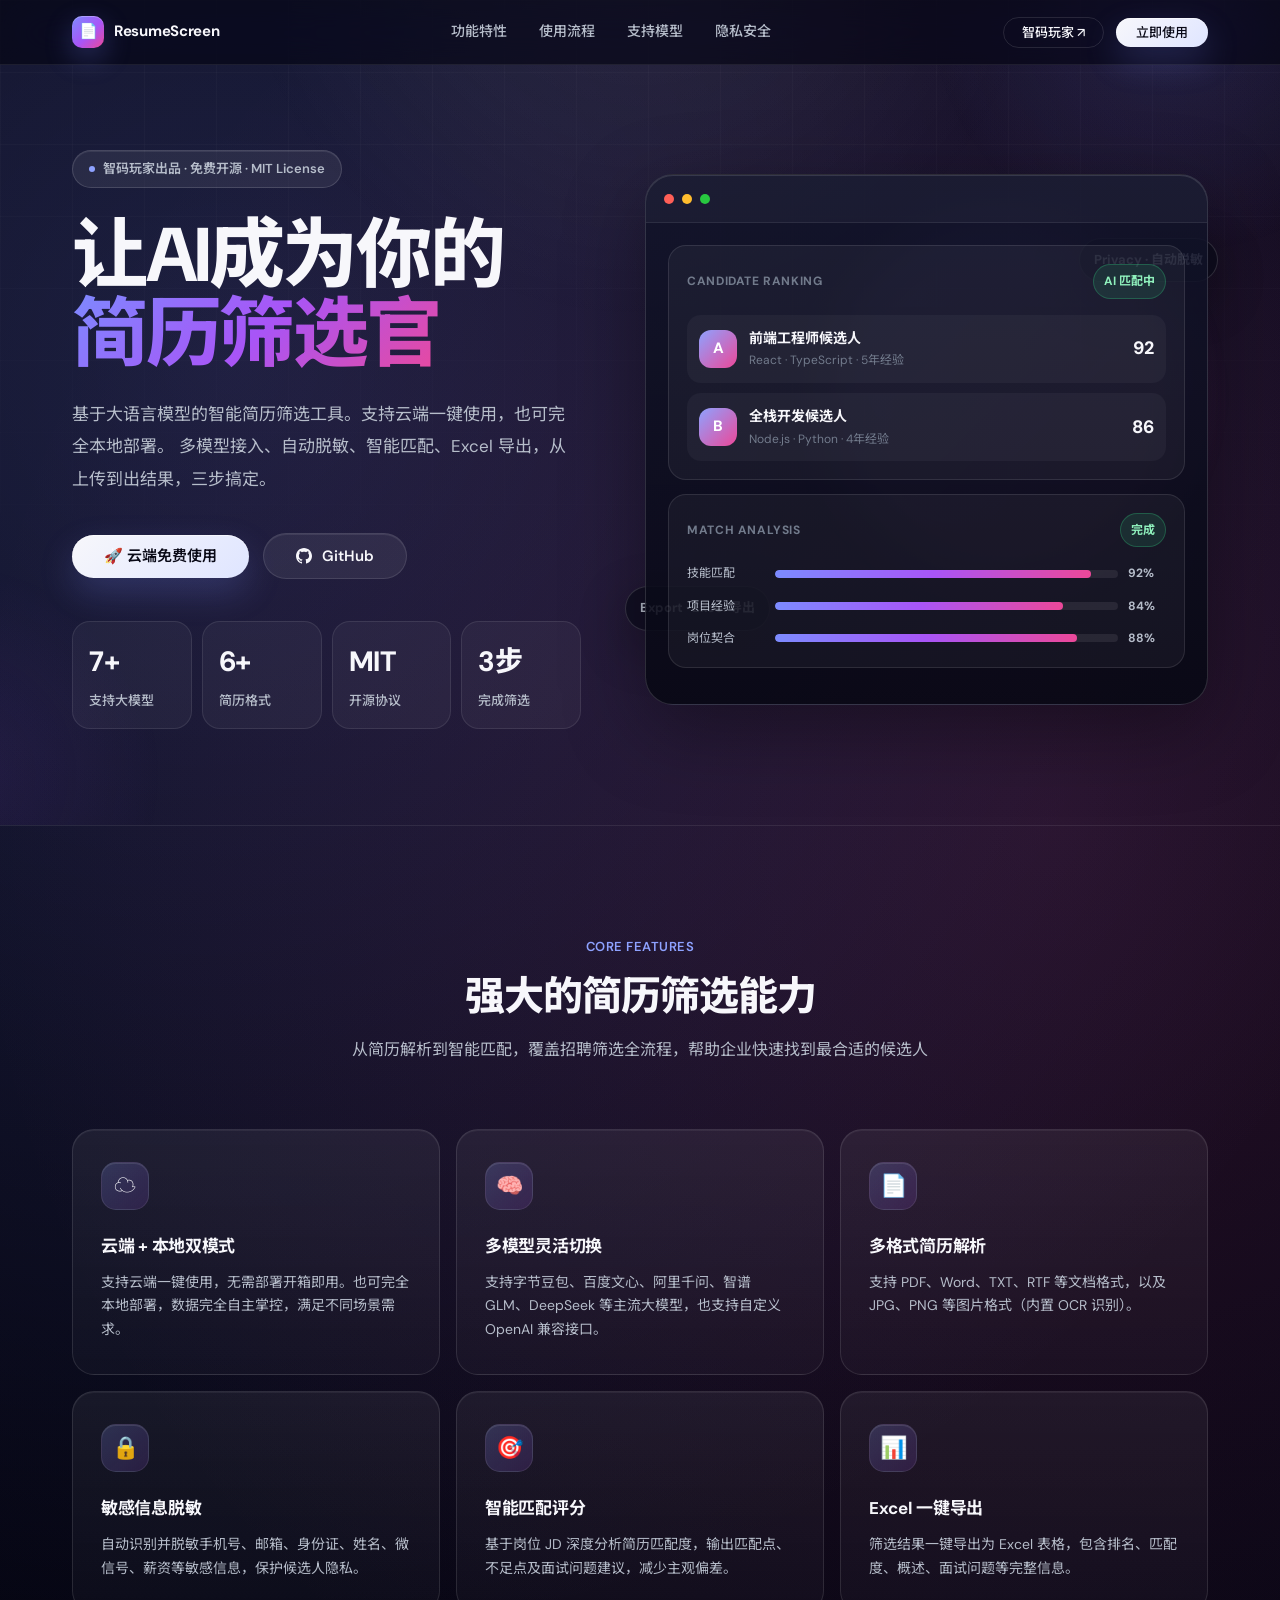
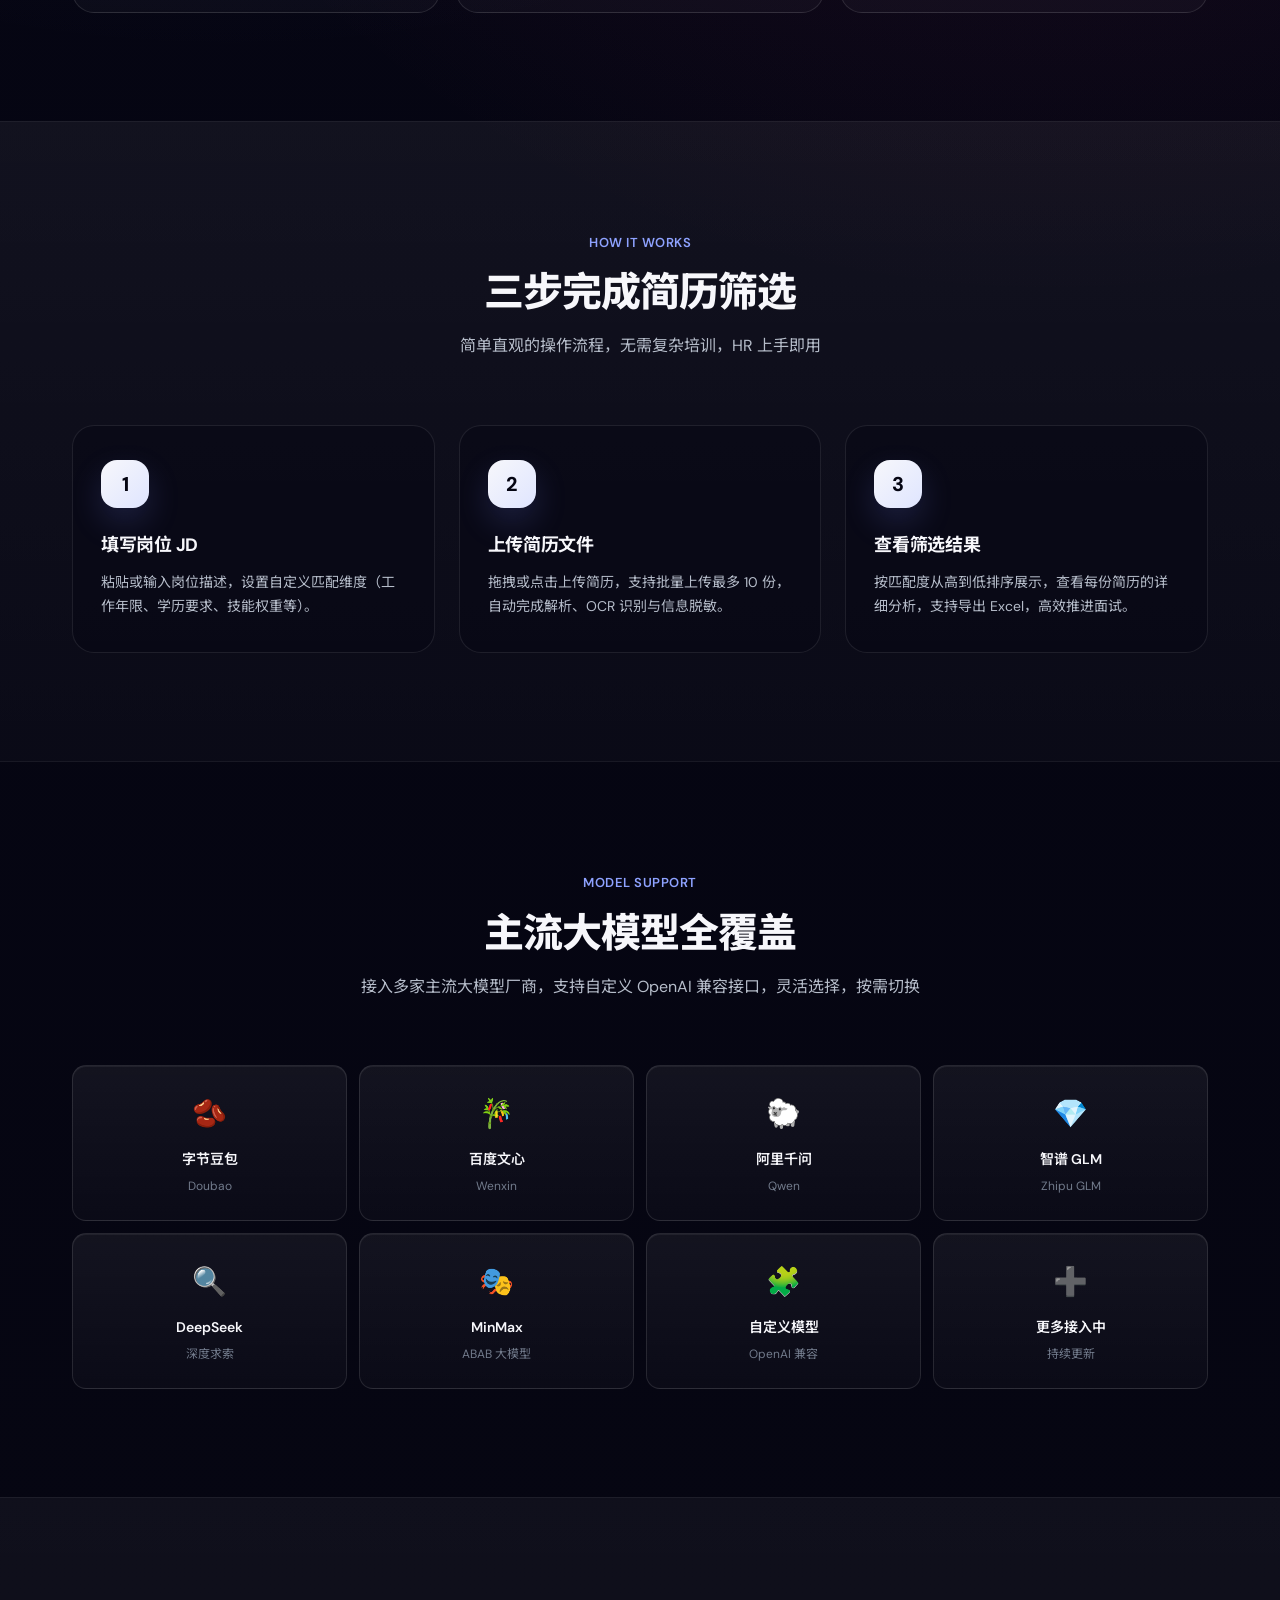
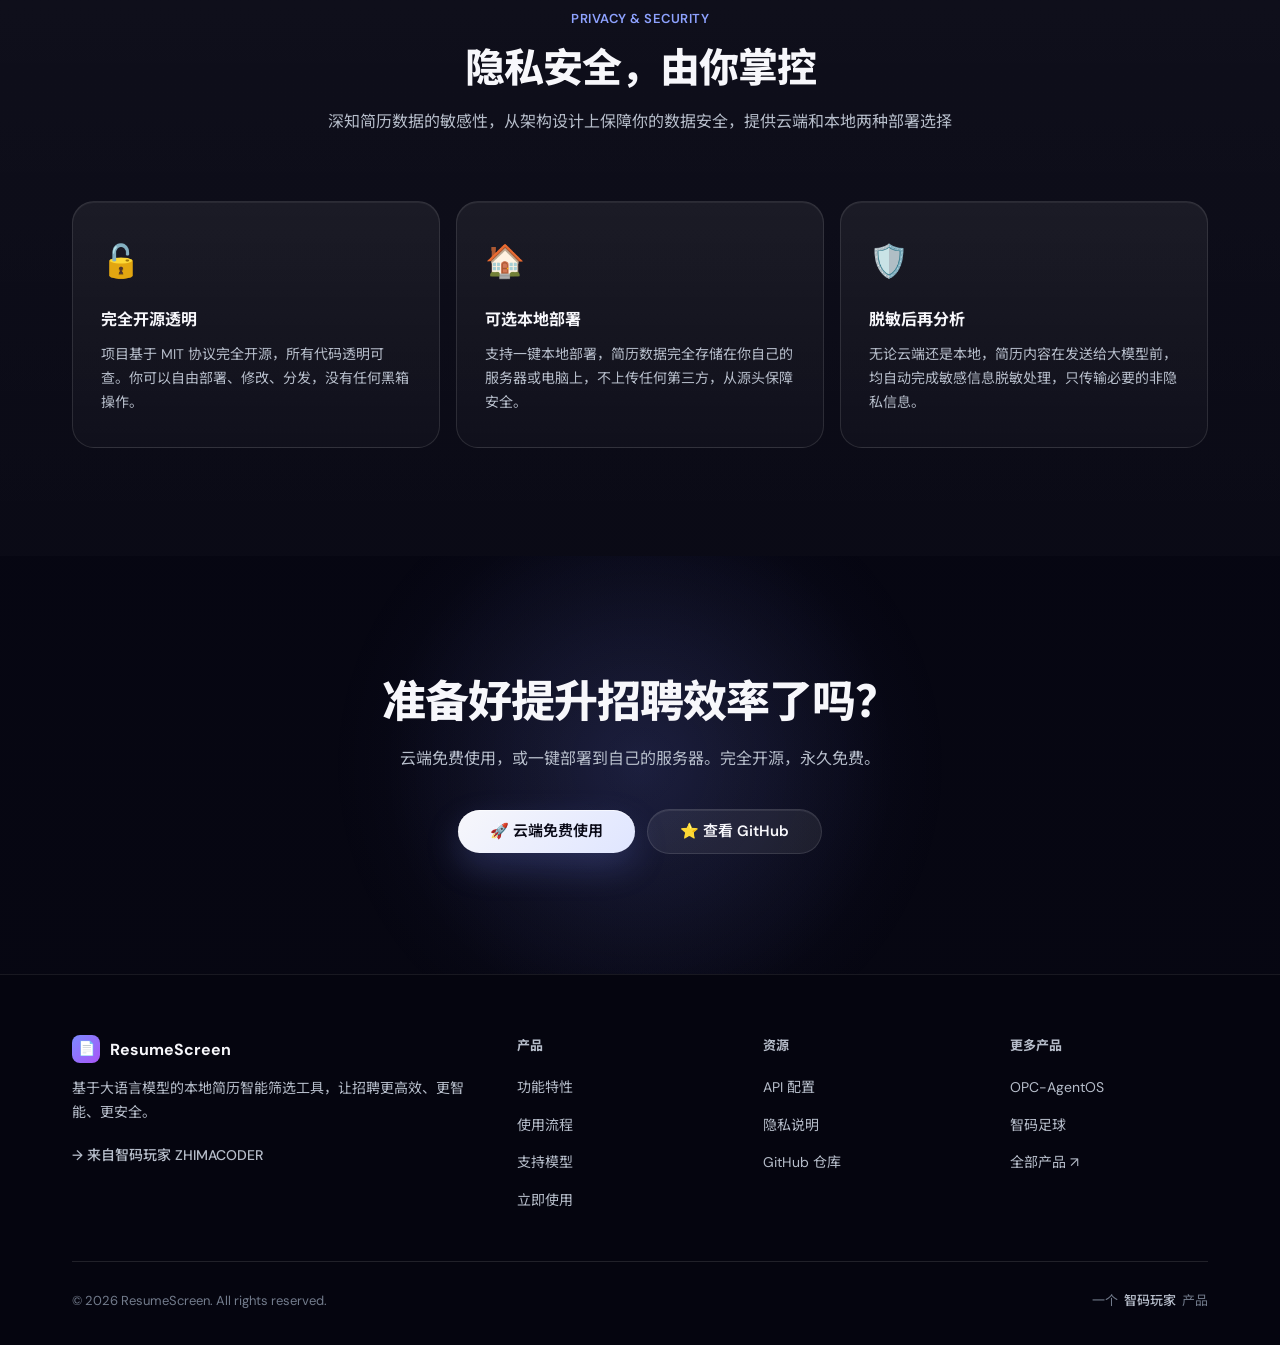
==== website/index.html @ 73838a71 "feat: V1.3 SOP目录重构 + API Key用户化双模式 + 年龄筛选功能 ## 主要变更 1. SOP合规目录结构改造    - backend/ → server/（后端源码）    " ====
<!DOCTYPE html>
<html lang="zh-CN">
<head>
    <meta charset="UTF-8">
    <meta name="viewport" content="width=device-width, initial-scale=1.0">
    <title>ResumeScreen · 智能简历筛选工具</title>
    <link rel="icon" type="image/svg+xml" href="static/favicon.svg">
    <link rel="preconnect" href="https://fonts.googleapis.com">
    <link rel="preconnect" href="https://fonts.gstatic.com" crossorigin>
    <link href="https://fonts.googleapis.com/css2?family=DM+Sans:wght@400;500;600;700;800&family=Noto+Sans+SC:wght@400;500;600;700&display=swap" rel="stylesheet">
    <style>
        :root {
            --bg: #050512;
            --bg-elevated: rgba(255, 255, 255, 0.06);
            --bg-card: rgba(255, 255, 255, 0.045);
            --border: rgba(255, 255, 255, 0.11);
            --border-hover: rgba(255, 255, 255, 0.22);
            --text-primary: #f7f7fb;
            --text-secondary: #b6bdca;
            --text-muted: #727b8c;
            --accent: #8ea2ff;
            --accent-hover: #b4c0ff;
            --accent-soft: rgba(142, 162, 255, 0.16);
            --accent-strong: #a855f7;
            --success: #32d583;
            --warning: #ffbd5a;
            --radius-pill: 999px;
            --radius-md: 14px;
            --radius-lg: 22px;
            --shadow-card: 0 24px 80px rgba(0, 0, 0, 0.35);
            --font-sans: 'DM Sans', 'Noto Sans SC', system-ui, -apple-system, sans-serif;
        }

        * {
            margin: 0;
            padding: 0;
            box-sizing: border-box;
        }

        html {
            scroll-behavior: smooth;
        }

        body {
            font-family: var(--font-sans);
            font-size: 15px;
            line-height: 1.7;
            color: var(--text-primary);
            background:
                radial-gradient(circle at 18% 8%, rgba(124, 139, 255, 0.18), transparent 30%),
                radial-gradient(circle at 82% 18%, rgba(236, 72, 153, 0.14), transparent 28%),
                linear-gradient(180deg, #080817 0%, #050512 42%, #070712 100%);
            -webkit-font-smoothing: antialiased;
            -moz-osx-font-smoothing: grayscale;
            min-height: 100vh;
        }

        body::before {
            content: '';
            position: fixed;
            inset: 0;
            z-index: -1;
            pointer-events: none;
            background-image:
                linear-gradient(rgba(255, 255, 255, 0.035) 1px, transparent 1px),
                linear-gradient(90deg, rgba(255, 255, 255, 0.035) 1px, transparent 1px);
            background-size: 72px 72px;
            mask-image: linear-gradient(to bottom, rgba(0, 0, 0, 0.8), transparent 72%);
        }

        body::after {
            content: '';
            position: fixed;
            inset: 0;
            z-index: -1;
            pointer-events: none;
            background: radial-gradient(circle at 50% -10%, rgba(255,255,255,0.08), transparent 35%);
        }

        a {
            color: inherit;
            text-decoration: none;
        }

        img {
            max-width: 100%;
            display: block;
        }

        .container {
            max-width: 1200px;
            margin: 0 auto;
            padding: 0 32px;
        }

        .navbar {
            position: fixed;
            top: 0;
            left: 0;
            right: 0;
            z-index: 1000;
            background: rgba(5, 5, 18, 0.66);
            backdrop-filter: blur(24px) saturate(140%);
            -webkit-backdrop-filter: blur(24px) saturate(140%);
            border-bottom: 1px solid rgba(255, 255, 255, 0.08);
            transition: all 0.3s ease;
        }

        .navbar-inner {
            max-width: 1200px;
            margin: 0 auto;
            padding: 0 32px;
            height: 64px;
            display: flex;
            align-items: center;
            justify-content: space-between;
        }

        .navbar-brand {
            display: flex;
            align-items: center;
            gap: 10px;
            font-weight: 700;
            font-size: 15px;
            letter-spacing: -0.3px;
        }

        .navbar-brand-icon {
            width: 32px;
            height: 32px;
            background: linear-gradient(135deg, #7c8bff 0%, #a855f7 55%, #ec4899 100%);
            border-radius: 10px;
            display: flex;
            align-items: center;
            justify-content: center;
            font-size: 15px;
            box-shadow: 0 10px 28px rgba(124, 139, 255, 0.28), inset 0 1px 0 rgba(255,255,255,0.28);
        }

        .navbar-links {
            display: flex;
            align-items: center;
            gap: 32px;
            list-style: none;
        }

        .navbar-links a {
            font-size: 14px;
            font-weight: 500;
            color: var(--text-secondary);
            transition: color 0.2s ease;
        }

        .navbar-links a:hover {
            color: var(--text-primary);
        }

        .navbar-cta {
            display: flex;
            align-items: center;
            gap: 12px;
        }

        .btn {
            display: inline-flex;
            align-items: center;
            justify-content: center;
            gap: 8px;
            padding: 10px 22px;
            font-size: 14px;
            font-weight: 500;
            border: none;
            border-radius: var(--radius-pill);
            cursor: pointer;
            transition: all 0.2s ease;
            text-decoration: none;
            white-space: nowrap;
            line-height: 1;
            font-family: inherit;
        }

        .btn-primary {
            background: linear-gradient(135deg, #f7f7fb 0%, #dfe5ff 100%);
            color: #090916;
            box-shadow: 0 14px 34px rgba(124, 139, 255, 0.22), inset 0 1px 0 rgba(255,255,255,0.6);
        }

        .btn-primary:hover {
            background: #fff;
            transform: translateY(-2px);
            box-shadow: 0 18px 42px rgba(124, 139, 255, 0.3), inset 0 1px 0 rgba(255,255,255,0.8);
        }

        .btn-secondary {
            background: rgba(255, 255, 255, 0.07);
            color: var(--text-primary);
            border: 1px solid var(--border);
            box-shadow: inset 0 1px 0 rgba(255,255,255,0.08);
        }

        .btn-secondary:hover {
            background: rgba(255, 255, 255, 0.11);
            border-color: var(--border-hover);
            transform: translateY(-2px);
        }

        .btn-ghost {
            background: transparent;
            color: var(--text-primary);
            border: 1px solid var(--border);
        }

        .btn-ghost:hover {
            background: var(--bg-elevated);
            border-color: var(--border-hover);
        }

        .btn-lg {
            padding: 14px 32px;
            font-size: 15px;
            font-weight: 600;
        }

        .hero {
            padding: 150px 0 96px;
            position: relative;
            overflow: hidden;
        }

        .hero::before {
            content: '';
            position: absolute;
            top: -300px;
            right: -200px;
            width: 600px;
            height: 600px;
            background: radial-gradient(circle, rgba(124, 139, 255, 0.15) 0%, transparent 60%);
            border-radius: 50%;
            pointer-events: none;
        }

        .hero::after {
            content: '';
            position: absolute;
            bottom: -200px;
            left: -300px;
            width: 500px;
            height: 500px;
            background: radial-gradient(circle, rgba(168, 85, 247, 0.1) 0%, transparent 60%);
            border-radius: 50%;
            pointer-events: none;
        }

        .hero-inner {
            position: relative;
            z-index: 1;
            display: grid;
            grid-template-columns: minmax(0, 0.95fr) minmax(380px, 1.05fr);
            align-items: center;
            gap: 64px;
        }

        .hero-copy {
            text-align: left;
        }

        .hero-visual {
            position: relative;
            min-height: 520px;
        }

        .hero-visual::before {
            content: '';
            position: absolute;
            inset: 42px 20px auto auto;
            width: 360px;
            height: 360px;
            border-radius: 50%;
            background: linear-gradient(135deg, rgba(124,139,255,0.24), rgba(236,72,153,0.16));
            filter: blur(24px);
            opacity: 0.9;
        }

        .product-panel {
            position: relative;
            border: 1px solid rgba(255, 255, 255, 0.14);
            border-radius: 28px;
            background: linear-gradient(180deg, rgba(18, 20, 42, 0.88), rgba(8, 8, 20, 0.9));
            box-shadow: var(--shadow-card), inset 0 1px 0 rgba(255, 255, 255, 0.12);
            overflow: hidden;
        }

        .product-topbar {
            height: 48px;
            display: flex;
            align-items: center;
            gap: 8px;
            padding: 0 18px;
            border-bottom: 1px solid rgba(255,255,255,0.08);
            background: rgba(255,255,255,0.035);
        }

        .window-dot {
            width: 10px;
            height: 10px;
            border-radius: 50%;
            background: #ff5f57;
        }

        .window-dot:nth-child(2) { background: #ffbd2e; }
        .window-dot:nth-child(3) { background: #28c840; }

        .product-body {
            padding: 22px;
        }

        .screen-card {
            border: 1px solid rgba(255,255,255,0.1);
            background: rgba(255,255,255,0.045);
            border-radius: 18px;
            padding: 18px;
            margin-bottom: 14px;
        }

        .screen-title-row {
            display: flex;
            align-items: center;
            justify-content: space-between;
            margin-bottom: 16px;
        }

        .screen-kicker {
            color: var(--text-muted);
            font-size: 12px;
            font-weight: 700;
            letter-spacing: 0.6px;
            text-transform: uppercase;
        }

        .score-badge {
            padding: 6px 10px;
            border-radius: var(--radius-pill);
            background: rgba(50, 213, 131, 0.12);
            border: 1px solid rgba(50, 213, 131, 0.28);
            color: #8ff0bc;
            font-size: 12px;
            font-weight: 700;
        }

        .candidate-row {
            display: grid;
            grid-template-columns: 38px 1fr auto;
            align-items: center;
            gap: 12px;
            padding: 12px;
            border-radius: 14px;
            background: rgba(255,255,255,0.04);
            margin-top: 10px;
        }

        .avatar {
            width: 38px;
            height: 38px;
            border-radius: 12px;
            background: linear-gradient(135deg, #8ea2ff, #ec4899);
            display: flex;
            align-items: center;
            justify-content: center;
            font-weight: 800;
            color: #fff;
        }

        .candidate-name {
            font-size: 14px;
            font-weight: 700;
        }

        .candidate-desc {
            font-size: 12px;
            color: var(--text-muted);
        }

        .match-score {
            font-size: 18px;
            font-weight: 800;
            color: #f7f7fb;
        }

        .metric-bars {
            display: grid;
            gap: 12px;
        }

        .metric-line {
            display: grid;
            grid-template-columns: 78px 1fr 38px;
            align-items: center;
            gap: 10px;
            font-size: 12px;
            color: var(--text-secondary);
        }

        .bar-track {
            height: 8px;
            border-radius: 999px;
            background: rgba(255,255,255,0.08);
            overflow: hidden;
        }

        .bar-fill {
            height: 100%;
            border-radius: inherit;
            background: linear-gradient(90deg, #7c8bff, #a855f7, #ec4899);
        }

        .floating-chip {
            position: absolute;
            display: inline-flex;
            align-items: center;
            gap: 8px;
            padding: 10px 14px;
            border-radius: 999px;
            border: 1px solid rgba(255,255,255,0.16);
            background: rgba(12, 12, 28, 0.72);
            backdrop-filter: blur(16px);
            -webkit-backdrop-filter: blur(16px);
            box-shadow: 0 16px 50px rgba(0,0,0,0.28);
            color: var(--text-secondary);
            font-size: 13px;
            font-weight: 700;
        }

        .chip-privacy {
            right: -10px;
            top: 64px;
        }

        .chip-export {
            left: -20px;
            bottom: 74px;
        }

        .hero-badge {
            display: inline-flex;
            align-items: center;
            gap: 8px;
            padding: 7px 16px;
            background: rgba(255,255,255,0.07);
            border: 1px solid rgba(255,255,255,0.14);
            border-radius: var(--radius-pill);
            font-size: 13px;
            font-weight: 600;
            color: var(--text-secondary);
            margin-bottom: 28px;
            box-shadow: inset 0 1px 0 rgba(255,255,255,0.08);
        }

        .hero-badge-dot {
            width: 6px;
            height: 6px;
            background: var(--accent);
            border-radius: 50%;
            animation: pulse 2s infinite;
        }

        @keyframes pulse {
            0%, 100% { opacity: 1; }
            50% { opacity: 0.4; }
        }

        .hero h1 {
            font-size: clamp(48px, 6vw, 76px);
            font-weight: 800;
            line-height: 1.04;
            letter-spacing: -2.4px;
            margin-bottom: 24px;
            text-wrap: balance;
        }

        .hero h1 .gradient-text {
            background: linear-gradient(135deg, #7c8bff 0%, #a855f7 50%, #ec4899 100%);
            -webkit-background-clip: text;
            -webkit-text-fill-color: transparent;
            background-clip: text;
        }

        .hero-desc {
            font-size: 17px;
            line-height: 1.9;
            color: var(--text-secondary);
            margin-bottom: 38px;
            max-width: 620px;
        }

        .hero-actions {
            display: flex;
            align-items: center;
            justify-content: flex-start;
            gap: 14px;
            flex-wrap: wrap;
        }

        .hero-meta {
            display: grid;
            grid-template-columns: repeat(4, minmax(0, 1fr));
            gap: 10px;
            margin-top: 42px;
        }

        .meta-item {
            text-align: left;
            padding: 16px;
            border-radius: 18px;
            background: rgba(255, 255, 255, 0.045);
            border: 1px solid rgba(255, 255, 255, 0.09);
        }

        .meta-number {
            font-size: 28px;
            font-weight: 800;
            letter-spacing: -0.5px;
            margin-bottom: 4px;
        }

        .meta-label {
            font-size: 13px;
            color: var(--text-secondary);
            font-weight: 500;
        }

        .section {
            padding: 108px 0;
            border-top: 1px solid rgba(255, 255, 255, 0.08);
            position: relative;
        }

        .section-header {
            text-align: center;
            max-width: 640px;
            margin: 0 auto 64px;
        }

        .section-label {
            display: inline-block;
            font-size: 13px;
            font-weight: 600;
            color: var(--accent);
            letter-spacing: 0.5px;
            text-transform: uppercase;
            margin-bottom: 14px;
        }

        .section-title {
            font-size: 40px;
            font-weight: 800;
            line-height: 1.2;
            letter-spacing: -1px;
            margin-bottom: 16px;
        }

        .section-desc {
            font-size: 16px;
            line-height: 1.8;
            color: var(--text-secondary);
        }

        .features-grid {
            display: grid;
            grid-template-columns: repeat(3, 1fr);
            gap: 16px;
        }

        .feature-card {
            position: relative;
            overflow: hidden;
            background: linear-gradient(180deg, rgba(255,255,255,0.06), rgba(255,255,255,0.028));
            border: 1px solid var(--border);
            border-radius: var(--radius-lg);
            padding: 32px 28px;
            transition: all 0.3s ease;
            box-shadow: inset 0 1px 0 rgba(255,255,255,0.06);
        }

        .feature-card::before {
            content: '';
            position: absolute;
            inset: 0;
            background: radial-gradient(circle at 18% 12%, rgba(142,162,255,0.16), transparent 34%);
            opacity: 0;
            transition: opacity 0.3s ease;
        }

        .feature-card > * {
            position: relative;
            z-index: 1;
        }

        .feature-card:hover {
            background: rgba(255,255,255,0.07);
            border-color: var(--border-hover);
            transform: translateY(-4px);
            box-shadow: 0 22px 60px rgba(0,0,0,0.22), inset 0 1px 0 rgba(255,255,255,0.09);
        }

        .feature-card:hover::before {
            opacity: 1;
        }

        .feature-icon {
            width: 48px;
            height: 48px;
            border-radius: 15px;
            background: linear-gradient(135deg, rgba(142,162,255,0.2), rgba(168,85,247,0.14));
            border: 1px solid rgba(255,255,255,0.09);
            display: flex;
            align-items: center;
            justify-content: center;
            font-size: 22px;
            margin-bottom: 22px;
            box-shadow: inset 0 1px 0 rgba(255,255,255,0.1);
        }

        .feature-title {
            font-size: 17px;
            font-weight: 700;
            margin-bottom: 10px;
            letter-spacing: -0.3px;
        }

        .feature-desc {
            font-size: 14px;
            line-height: 1.7;
            color: var(--text-secondary);
        }

        .how-section {
            background: linear-gradient(180deg, rgba(255,255,255,0.055), rgba(255,255,255,0.025));
        }

        .steps {
            display: grid;
            grid-template-columns: repeat(3, 1fr);
            gap: 24px;
        }

        .step-card {
            text-align: left;
            padding: 34px 28px;
            border-radius: var(--radius-lg);
            border: 1px solid rgba(255,255,255,0.09);
            background: rgba(5, 5, 18, 0.34);
        }

        .step-number {
            width: 48px;
            height: 48px;
            margin: 0 0 22px;
            background: linear-gradient(135deg, #f7f7fb, #dfe5ff);
            color: var(--bg);
            border-radius: 16px;
            display: flex;
            align-items: center;
            justify-content: center;
            font-size: 20px;
            font-weight: 800;
            box-shadow: 0 14px 32px rgba(124,139,255,0.18);
        }

        .step-title {
            font-size: 18px;
            font-weight: 700;
            margin-bottom: 10px;
            letter-spacing: -0.3px;
        }

        .step-desc {
            font-size: 14px;
            line-height: 1.7;
            color: var(--text-secondary);
        }

        .models-grid {
            display: grid;
            grid-template-columns: repeat(4, 1fr);
            gap: 12px;
        }

        .model-card {
            background: linear-gradient(180deg, rgba(255,255,255,0.06), rgba(255,255,255,0.025));
            border: 1px solid var(--border);
            border-radius: var(--radius-md);
            padding: 24px 20px;
            text-align: center;
            transition: all 0.25s ease;
            box-shadow: inset 0 1px 0 rgba(255,255,255,0.06);
        }

        .model-card:hover {
            background: var(--bg-elevated);
            border-color: var(--accent);
            transform: translateY(-2px);
        }

        .model-icon {
            font-size: 28px;
            margin-bottom: 10px;
        }

        .model-name {
            font-size: 14px;
            font-weight: 600;
            margin-bottom: 4px;
        }

        .model-desc {
            font-size: 12px;
            color: var(--text-muted);
        }

        .privacy-section {
            background: linear-gradient(180deg, rgba(255,255,255,0.045), rgba(255,255,255,0.018));
        }

        .privacy-grid {
            display: grid;
            grid-template-columns: repeat(3, 1fr);
            gap: 16px;
        }

        .privacy-card {
            background: linear-gradient(180deg, rgba(255,255,255,0.06), rgba(255,255,255,0.025));
            border: 1px solid var(--border);
            border-radius: var(--radius-lg);
            padding: 32px 28px;
            transition: all 0.3s ease;
            box-shadow: inset 0 1px 0 rgba(255,255,255,0.06);
        }

        .privacy-card:hover {
            border-color: var(--border-hover);
            transform: translateY(-3px);
            box-shadow: 0 20px 56px rgba(0,0,0,0.22), inset 0 1px 0 rgba(255,255,255,0.08);
        }

        .privacy-icon {
            font-size: 32px;
            margin-bottom: 18px;
        }

        .privacy-title {
            font-size: 16px;
            font-weight: 700;
            margin-bottom: 10px;
        }

        .privacy-desc {
            font-size: 14px;
            line-height: 1.7;
            color: var(--text-secondary);
        }

        .cta-section {
            padding: 120px 0;
            text-align: center;
            position: relative;
            overflow: hidden;
            background: radial-gradient(circle at center, rgba(124,139,255,0.08), transparent 46%);
        }

        .cta-section::before {
            content: '';
            position: absolute;
            top: 50%;
            left: 50%;
            transform: translate(-50%, -50%);
            width: 600px;
            height: 600px;
            background: radial-gradient(circle, rgba(124, 139, 255, 0.12) 0%, transparent 60%);
            border-radius: 50%;
            pointer-events: none;
        }

        .cta-inner {
            position: relative;
            z-index: 1;
        }

        .cta-title {
            font-size: 44px;
            font-weight: 800;
            line-height: 1.2;
            letter-spacing: -1px;
            margin-bottom: 16px;
        }

        .cta-desc {
            font-size: 16px;
            line-height: 1.8;
            color: var(--text-secondary);
            margin-bottom: 36px;
            max-width: 500px;
            margin-left: auto;
            margin-right: auto;
        }

        .footer {
            border-top: 1px solid rgba(255,255,255,0.08);
            padding: 60px 0 32px;
            background: rgba(0,0,0,0.16);
        }

        .footer-top {
            display: grid;
            grid-template-columns: 2fr 1fr 1fr 1fr;
            gap: 48px;
            margin-bottom: 48px;
        }

        .footer-brand {
            display: flex;
            align-items: center;
            gap: 10px;
            font-weight: 700;
            font-size: 16px;
            margin-bottom: 14px;
        }

        .footer-brand-icon {
            width: 28px;
            height: 28px;
            background: linear-gradient(135deg, #7c8bff 0%, #a855f7 100%);
            border-radius: 8px;
            display: flex;
            align-items: center;
            justify-content: center;
            font-size: 14px;
        }

        .footer-desc {
            font-size: 14px;
            line-height: 1.7;
            color: var(--text-secondary);
            margin-bottom: 18px;
        }

        .footer-brand-link {
            display: inline-flex;
            align-items: center;
            gap: 6px;
            font-size: 13px;
            color: var(--accent);
            font-weight: 500;
        }

        .footer-brand-link:hover {
            color: var(--accent-hover);
        }

        .footer-col h4 {
            font-size: 13px;
            font-weight: 700;
            margin-bottom: 18px;
            letter-spacing: 0.3px;
            text-transform: uppercase;
            color: var(--text-secondary);
        }

        .footer-col ul {
            list-style: none;
            display: flex;
            flex-direction: column;
            gap: 12px;
        }

        .footer-col a {
            font-size: 14px;
            color: var(--text-secondary);
            transition: color 0.2s;
        }

        .footer-col a:hover {
            color: var(--text-primary);
        }

        .footer-bottom {
            padding-top: 28px;
            border-top: 1px solid var(--border);
            display: flex;
            align-items: center;
            justify-content: space-between;
            font-size: 13px;
            color: var(--text-muted);
        }

        .brand-tag {
            display: inline-flex;
            align-items: center;
            gap: 6px;
        }

        .brand-tag a {
            color: var(--text-secondary);
            font-weight: 500;
        }

        .brand-tag a:hover {
            color: var(--text-primary);
        }

        .fade-in {
            opacity: 0;
            transform: translateY(20px);
            transition: opacity 0.7s ease, transform 0.7s ease;
        }

        .fade-in.visible {
            opacity: 1;
            transform: translateY(0);
        }

        @media (max-width: 960px) {
            .container,
            .navbar-inner {
                padding: 0 24px;
            }

            .hero-inner {
                grid-template-columns: 1fr;
                gap: 46px;
            }

            .hero-copy {
                text-align: center;
            }

            .hero-desc {
                margin-left: auto;
                margin-right: auto;
            }

            .hero-actions {
                justify-content: center;
            }

            .hero-visual {
                max-width: 620px;
                min-height: auto;
                margin: 0 auto;
            }

            .chip-privacy {
                right: 8px;
            }

            .chip-export {
                left: 8px;
            }

            .hero h1 {
                font-size: 52px;
            }

            .section-title {
                font-size: 32px;
            }

            .cta-title {
                font-size: 36px;
            }

            .features-grid,
            .privacy-grid {
                grid-template-columns: repeat(2, 1fr);
            }

            .steps {
                grid-template-columns: 1fr;
                gap: 8px;
            }

            .step-card {
                padding: 28px 20px;
            }

            .models-grid {
                grid-template-columns: repeat(3, 1fr);
            }

            .footer-top {
                grid-template-columns: 1fr 1fr;
                gap: 32px;
            }

            .navbar-links {
                display: none;
            }
        }

        @media (max-width: 640px) {
            .container,
            .navbar-inner {
                padding: 0 20px;
            }

            .hero {
                padding: 120px 0 70px;
            }

            .hero h1 {
                font-size: 39px;
                letter-spacing: -1.2px;
            }

            .hero-desc {
                font-size: 15px;
            }

            .hero-meta {
                grid-template-columns: repeat(2, minmax(0, 1fr));
            }

            .meta-item {
                padding: 14px;
            }

            .meta-number {
                font-size: 22px;
            }

            .section {
                padding: 70px 0;
            }

            .section-title {
                font-size: 28px;
            }

            .section-desc {
                font-size: 15px;
            }

            .features-grid,
            .privacy-grid {
                grid-template-columns: 1fr;
            }

            .models-grid {
                grid-template-columns: repeat(2, 1fr);
            }

            .cta-section {
                padding: 80px 0;
            }

            .cta-title {
                font-size: 28px;
            }

            .footer-top {
                grid-template-columns: 1fr;
                gap: 28px;
            }

            .footer-bottom {
                flex-direction: column;
                gap: 10px;
                text-align: center;
            }

            .hero-actions {
                flex-direction: column;
            }

            .btn-lg {
                width: 100%;
            }

            .hero-visual {
                display: none;
            }

            .navbar-cta .btn-ghost {
                display: none;
            }
        }
    </style>
</head>
<body>
    <nav class="navbar">
        <div class="navbar-inner">
            <a href="/" class="navbar-brand">
                <div class="navbar-brand-icon">📄</div>
                <span>ResumeScreen</span>
            </a>
            <ul class="navbar-links">
                <li><a href="#features">功能特性</a></li>
                <li><a href="#how">使用流程</a></li>
                <li><a href="#models">支持模型</a></li>
                <li><a href="#privacy">隐私安全</a></li>
            </ul>
            <div class="navbar-cta">
                <a href="https://zhimacoder.com/" target="_blank" class="btn btn-ghost" style="padding:8px 18px;font-size:13px;">
                    智码玩家 ↗
                </a>
                <a href="server/" class="btn btn-primary" style="padding:8px 20px;font-size:13px;">立即使用</a>
            </div>
        </div>
    </nav>

    <section class="hero">
        <div class="container">
            <div class="hero-inner">
                <div class="hero-copy">
                    <div class="hero-badge">
                        <span class="hero-badge-dot"></span>
                        <span>智码玩家出品 · 免费开源 · MIT License</span>
                    </div>
                    <h1>
                        让AI成为你的<br>
                        <span class="gradient-text">简历筛选官</span>
                    </h1>
                    <p class="hero-desc">
                        基于大语言模型的智能简历筛选工具。支持云端一键使用，也可完全本地部署。
                        多模型接入、自动脱敏、智能匹配、Excel 导出，从上传到出结果，三步搞定。
                    </p>
                    <div class="hero-actions">
                        <a href="server/" class="btn btn-primary btn-lg">🚀 云端免费使用</a>
                        <a href="https://github.com/Zhimacoder/Resume" target="_blank" class="btn btn-secondary btn-lg">
                            <svg width="16" height="16" viewBox="0 0 24 24" fill="currentColor" style="margin-right:2px;"><path d="M12 0c-6.626 0-12 5.373-12 12 0 5.302 3.438 9.8 8.207 11.387.599.111.793-.261.793-.577v-2.234c-3.338.726-4.033-1.416-4.033-1.416-.546-1.387-1.333-1.756-1.333-1.756-1.089-.745.083-.729.083-.729 1.205.084 1.839 1.237 1.839 1.237 1.07 1.834 2.807 1.304 3.492.997.107-.775.418-1.305.762-1.604-2.665-.305-5.467-1.334-5.467-5.931 0-1.311.469-2.381 1.236-3.221-.124-.303-.535-1.524.117-3.176 0 0 1.008-.322 3.301 1.23.957-.266 1.983-.399 3.003-.404 1.02.005 2.047.138 3.006.404 2.291-1.552 3.297-1.23 3.297-1.23.653 1.653.242 2.874.118 3.176.77.84 1.235 1.911 1.235 3.221 0 4.609-2.807 5.624-5.479 5.921.43.372.823 1.102.823 2.222v3.293c0 .319.192.694.801.576 4.765-1.589 8.199-6.086 8.199-11.386 0-6.627-5.373-12-12-12z"/></svg>
                            GitHub
                        </a>
                    </div>
                    <div class="hero-meta">
                        <div class="meta-item">
                            <div class="meta-number">7+</div>
                            <div class="meta-label">支持大模型</div>
                        </div>
                        <div class="meta-item">
                            <div class="meta-number">6+</div>
                            <div class="meta-label">简历格式</div>
                        </div>
                        <div class="meta-item">
                            <div class="meta-number">MIT</div>
                            <div class="meta-label">开源协议</div>
                        </div>
                        <div class="meta-item">
                            <div class="meta-number">3步</div>
                            <div class="meta-label">完成筛选</div>
                        </div>
                    </div>
                </div>
                <div class="hero-visual" aria-hidden="true">
                    <div class="floating-chip chip-privacy">Privacy · 自动脱敏</div>
                    <div class="floating-chip chip-export">Export · Excel 导出</div>
                    <div class="product-panel">
                        <div class="product-topbar">
                            <span class="window-dot"></span>
                            <span class="window-dot"></span>
                            <span class="window-dot"></span>
                        </div>
                        <div class="product-body">
                            <div class="screen-card">
                                <div class="screen-title-row">
                                    <span class="screen-kicker">Candidate Ranking</span>
                                    <span class="score-badge">AI 匹配中</span>
                                </div>
                                <div class="candidate-row">
                                    <div class="avatar">A</div>
                                    <div>
                                        <div class="candidate-name">前端工程师候选人</div>
                                        <div class="candidate-desc">React · TypeScript · 5年经验</div>
                                    </div>
                                    <div class="match-score">92</div>
                                </div>
                                <div class="candidate-row">
                                    <div class="avatar">B</div>
                                    <div>
                                        <div class="candidate-name">全栈开发候选人</div>
                                        <div class="candidate-desc">Node.js · Python · 4年经验</div>
                                    </div>
                                    <div class="match-score">86</div>
                                </div>
                            </div>
                            <div class="screen-card">
                                <div class="screen-title-row">
                                    <span class="screen-kicker">Match Analysis</span>
                                    <span class="score-badge">完成</span>
                                </div>
                                <div class="metric-bars">
                                    <div class="metric-line">
                                        <span>技能匹配</span>
                                        <div class="bar-track"><div class="bar-fill" style="width:92%"></div></div>
                                        <strong>92%</strong>
                                    </div>
                                    <div class="metric-line">
                                        <span>项目经验</span>
                                        <div class="bar-track"><div class="bar-fill" style="width:84%"></div></div>
                                        <strong>84%</strong>
                                    </div>
                                    <div class="metric-line">
                                        <span>岗位契合</span>
                                        <div class="bar-track"><div class="bar-fill" style="width:88%"></div></div>
                                        <strong>88%</strong>
                                    </div>
                                </div>
                            </div>
                        </div>
                    </div>
                </div>
            </div>
        </div>
    </section>

    <section class="section" id="features">
        <div class="container">
            <div class="section-header fade-in">
                <span class="section-label">Core Features</span>
                <h2 class="section-title">强大的简历筛选能力</h2>
                <p class="section-desc">
                    从简历解析到智能匹配，覆盖招聘筛选全流程，帮助企业快速找到最合适的候选人
                </p>
            </div>
            <div class="features-grid">
                <div class="feature-card fade-in">
                    <div class="feature-icon">☁️</div>
                    <h3 class="feature-title">云端 + 本地双模式</h3>
                    <p class="feature-desc">
                        支持云端一键使用，无需部署开箱即用。也可完全本地部署，数据完全自主掌控，满足不同场景需求。
                    </p>
                </div>
                <div class="feature-card fade-in">
                    <div class="feature-icon">🧠</div>
                    <h3 class="feature-title">多模型灵活切换</h3>
                    <p class="feature-desc">
                        支持字节豆包、百度文心、阿里千问、智谱 GLM、DeepSeek 等主流大模型，也支持自定义 OpenAI 兼容接口。
                    </p>
                </div>
                <div class="feature-card fade-in">
                    <div class="feature-icon">📄</div>
                    <h3 class="feature-title">多格式简历解析</h3>
                    <p class="feature-desc">
                        支持 PDF、Word、TXT、RTF 等文档格式，以及 JPG、PNG 等图片格式（内置 OCR 识别）。
                    </p>
                </div>
                <div class="feature-card fade-in">
                    <div class="feature-icon">🔒</div>
                    <h3 class="feature-title">敏感信息脱敏</h3>
                    <p class="feature-desc">
                        自动识别并脱敏手机号、邮箱、身份证、姓名、微信号、薪资等敏感信息，保护候选人隐私。
                    </p>
                </div>
                <div class="feature-card fade-in">
                    <div class="feature-icon">🎯</div>
                    <h3 class="feature-title">智能匹配评分</h3>
                    <p class="feature-desc">
                        基于岗位 JD 深度分析简历匹配度，输出匹配点、不足点及面试问题建议，减少主观偏差。
                    </p>
                </div>
                <div class="feature-card fade-in">
                    <div class="feature-icon">📊</div>
                    <h3 class="feature-title">Excel 一键导出</h3>
                    <p class="feature-desc">
                        筛选结果一键导出为 Excel 表格，包含排名、匹配度、概述、面试问题等完整信息。
                    </p>
                </div>
            </div>
        </div>
    </section>

    <section class="section how-section" id="how">
        <div class="container">
            <div class="section-header fade-in">
                <span class="section-label">How It Works</span>
                <h2 class="section-title">三步完成简历筛选</h2>
                <p class="section-desc">
                    简单直观的操作流程，无需复杂培训，HR 上手即用
                </p>
            </div>
            <div class="steps">
                <div class="step-card fade-in">
                    <div class="step-number">1</div>
                    <h3 class="step-title">填写岗位 JD</h3>
                    <p class="step-desc">
                        粘贴或输入岗位描述，设置自定义匹配维度（工作年限、学历要求、技能权重等）。
                    </p>
                </div>
                <div class="step-card fade-in">
                    <div class="step-number">2</div>
                    <h3 class="step-title">上传简历文件</h3>
                    <p class="step-desc">
                        拖拽或点击上传简历，支持批量上传最多 10 份，自动完成解析、OCR 识别与信息脱敏。
                    </p>
                </div>
                <div class="step-card fade-in">
                    <div class="step-number">3</div>
                    <h3 class="step-title">查看筛选结果</h3>
                    <p class="step-desc">
                        按匹配度从高到低排序展示，查看每份简历的详细分析，支持导出 Excel，高效推进面试。
                    </p>
                </div>
            </div>
        </div>
    </section>

    <section class="section" id="models">
        <div class="container">
            <div class="section-header fade-in">
                <span class="section-label">Model Support</span>
                <h2 class="section-title">主流大模型全覆盖</h2>
                <p class="section-desc">
                    接入多家主流大模型厂商，支持自定义 OpenAI 兼容接口，灵活选择，按需切换
                </p>
            </div>
            <div class="models-grid">
                <div class="model-card fade-in">
                    <div class="model-icon">🫘</div>
                    <div class="model-name">字节豆包</div>
                    <div class="model-desc">Doubao</div>
                </div>
                <div class="model-card fade-in">
                    <div class="model-icon">🎋</div>
                    <div class="model-name">百度文心</div>
                    <div class="model-desc">Wenxin</div>
                </div>
                <div class="model-card fade-in">
                    <div class="model-icon">🐑</div>
                    <div class="model-name">阿里千问</div>
                    <div class="model-desc">Qwen</div>
                </div>
                <div class="model-card fade-in">
                    <div class="model-icon">💎</div>
                    <div class="model-name">智谱 GLM</div>
                    <div class="model-desc">Zhipu GLM</div>
                </div>
                <div class="model-card fade-in">
                    <div class="model-icon">🔍</div>
                    <div class="model-name">DeepSeek</div>
                    <div class="model-desc">深度求索</div>
                </div>
                <div class="model-card fade-in">
                    <div class="model-icon">🎭</div>
                    <div class="model-name">MinMax</div>
                    <div class="model-desc">ABAB 大模型</div>
                </div>
                <div class="model-card fade-in">
                    <div class="model-icon">🧩</div>
                    <div class="model-name">自定义模型</div>
                    <div class="model-desc">OpenAI 兼容</div>
                </div>
                <div class="model-card fade-in">
                    <div class="model-icon">➕</div>
                    <div class="model-name">更多接入中</div>
                    <div class="model-desc">持续更新</div>
                </div>
            </div>
        </div>
    </section>

    <section class="section privacy-section" id="privacy">
        <div class="container">
            <div class="section-header fade-in">
                <span class="section-label">Privacy & Security</span>
                <h2 class="section-title">隐私安全，由你掌控</h2>
                <p class="section-desc">
                    深知简历数据的敏感性，从架构设计上保障你的数据安全，提供云端和本地两种部署选择
                </p>
            </div>
            <div class="privacy-grid">
                <div class="privacy-card fade-in">
                    <div class="privacy-icon">🔓</div>
                    <h3 class="privacy-title">完全开源透明</h3>
                    <p class="privacy-desc">
                        项目基于 MIT 协议完全开源，所有代码透明可查。你可以自由部署、修改、分发，没有任何黑箱操作。
                    </p>
                </div>
                <div class="privacy-card fade-in">
                    <div class="privacy-icon">🏠</div>
                    <h3 class="privacy-title">可选本地部署</h3>
                    <p class="privacy-desc">
                        支持一键本地部署，简历数据完全存储在你自己的服务器或电脑上，不上传任何第三方，从源头保障安全。
                    </p>
                </div>
                <div class="privacy-card fade-in">
                    <div class="privacy-icon">🛡️</div>
                    <h3 class="privacy-title">脱敏后再分析</h3>
                    <p class="privacy-desc">
                        无论云端还是本地，简历内容在发送给大模型前，均自动完成敏感信息脱敏处理，只传输必要的非隐私信息。
                    </p>
                </div>
            </div>
        </div>
    </section>

    <section class="cta-section">
        <div class="container">
            <div class="cta-inner fade-in">
                <h2 class="cta-title">准备好提升招聘效率了吗？</h2>
                <p class="cta-desc">
                    云端免费使用，或一键部署到自己的服务器。完全开源，永久免费。
                </p>
                <div style="display:flex;align-items:center;justify-content:center;gap:12px;flex-wrap:wrap;">
                    <a href="server/" class="btn btn-primary btn-lg">🚀 云端免费使用</a>
                    <a href="https://github.com/Zhimacoder/Resume" target="_blank" class="btn btn-secondary btn-lg">
                        ⭐ 查看 GitHub
                    </a>
                </div>
            </div>
        </div>
    </section>

    <footer class="footer">
        <div class="container">
            <div class="footer-top">
                <div class="footer-col">
                    <div class="footer-brand">
                        <div class="footer-brand-icon">📄</div>
                        <span>ResumeScreen</span>
                    </div>
                    <p class="footer-desc">
                        基于大语言模型的本地简历智能筛选工具，让招聘更高效、更智能、更安全。
                    </p>
                    <a href="https://zhimacoder.com/" target="_blank" class="footer-brand-link">
                        → 来自智码玩家 ZHIMACODER
                    </a>
                </div>
                <div class="footer-col">
                    <h4>产品</h4>
                    <ul>
                        <li><a href="#features">功能特性</a></li>
                        <li><a href="#how">使用流程</a></li>
                        <li><a href="#models">支持模型</a></li>
                        <li><a href="server/">立即使用</a></li>
                    </ul>
                </div>
                <div class="footer-col">
                    <h4>资源</h4>
                    <ul>
                        <li><a href="server/config">API 配置</a></li>
                        <li><a href="#privacy">隐私说明</a></li>
                        <li><a href="https://github.com/Zhimacoder/Resume" target="_blank">GitHub 仓库</a></li>
                    </ul>
                </div>
                <div class="footer-col">
                    <h4>更多产品</h4>
                    <ul>
                        <li><a href="https://zhimacoder.com/agentos/" target="_blank">OPC-AgentOS</a></li>
                        <li><a href="https://zhimacoder.com/" target="_blank">智码足球</a></li>
                        <li><a href="https://zhimacoder.com/" target="_blank">全部产品 ↗</a></li>
                    </ul>
                </div>
            </div>
            <div class="footer-bottom">
                <span>© 2026 ResumeScreen. All rights reserved.</span>
                <span class="brand-tag">
                    一个 <a href="https://zhimacoder.com/" target="_blank">智码玩家</a> 产品
                </span>
            </div>
        </div>
    </footer>

    <script>
        const observerOptions = {
            threshold: 0.1,
            rootMargin: '0px 0px -60px 0px'
        };

        const observer = new IntersectionObserver((entries) => {
            entries.forEach(entry => {
                if (entry.isIntersecting) {
                    entry.target.classList.add('visible');
                    observer.unobserve(entry.target);
                }
            });
        }, observerOptions);

        document.querySelectorAll('.fade-in').forEach(el => {
            observer.observe(el);
        });

        const navbar = document.querySelector('.navbar');
        let lastScroll = 0;

        window.addEventListener('scroll', () => {
            const currentScroll = window.pageYOffset;
            if (currentScroll > 20) {
                navbar.style.boxShadow = '0 1px 0 rgba(255,255,255,0.04), 0 4px 20px rgba(0,0,0,0.3)';
            } else {
                navbar.style.boxShadow = 'none';
            }
            lastScroll = currentScroll;
        });
    </script>
</body>
</html>
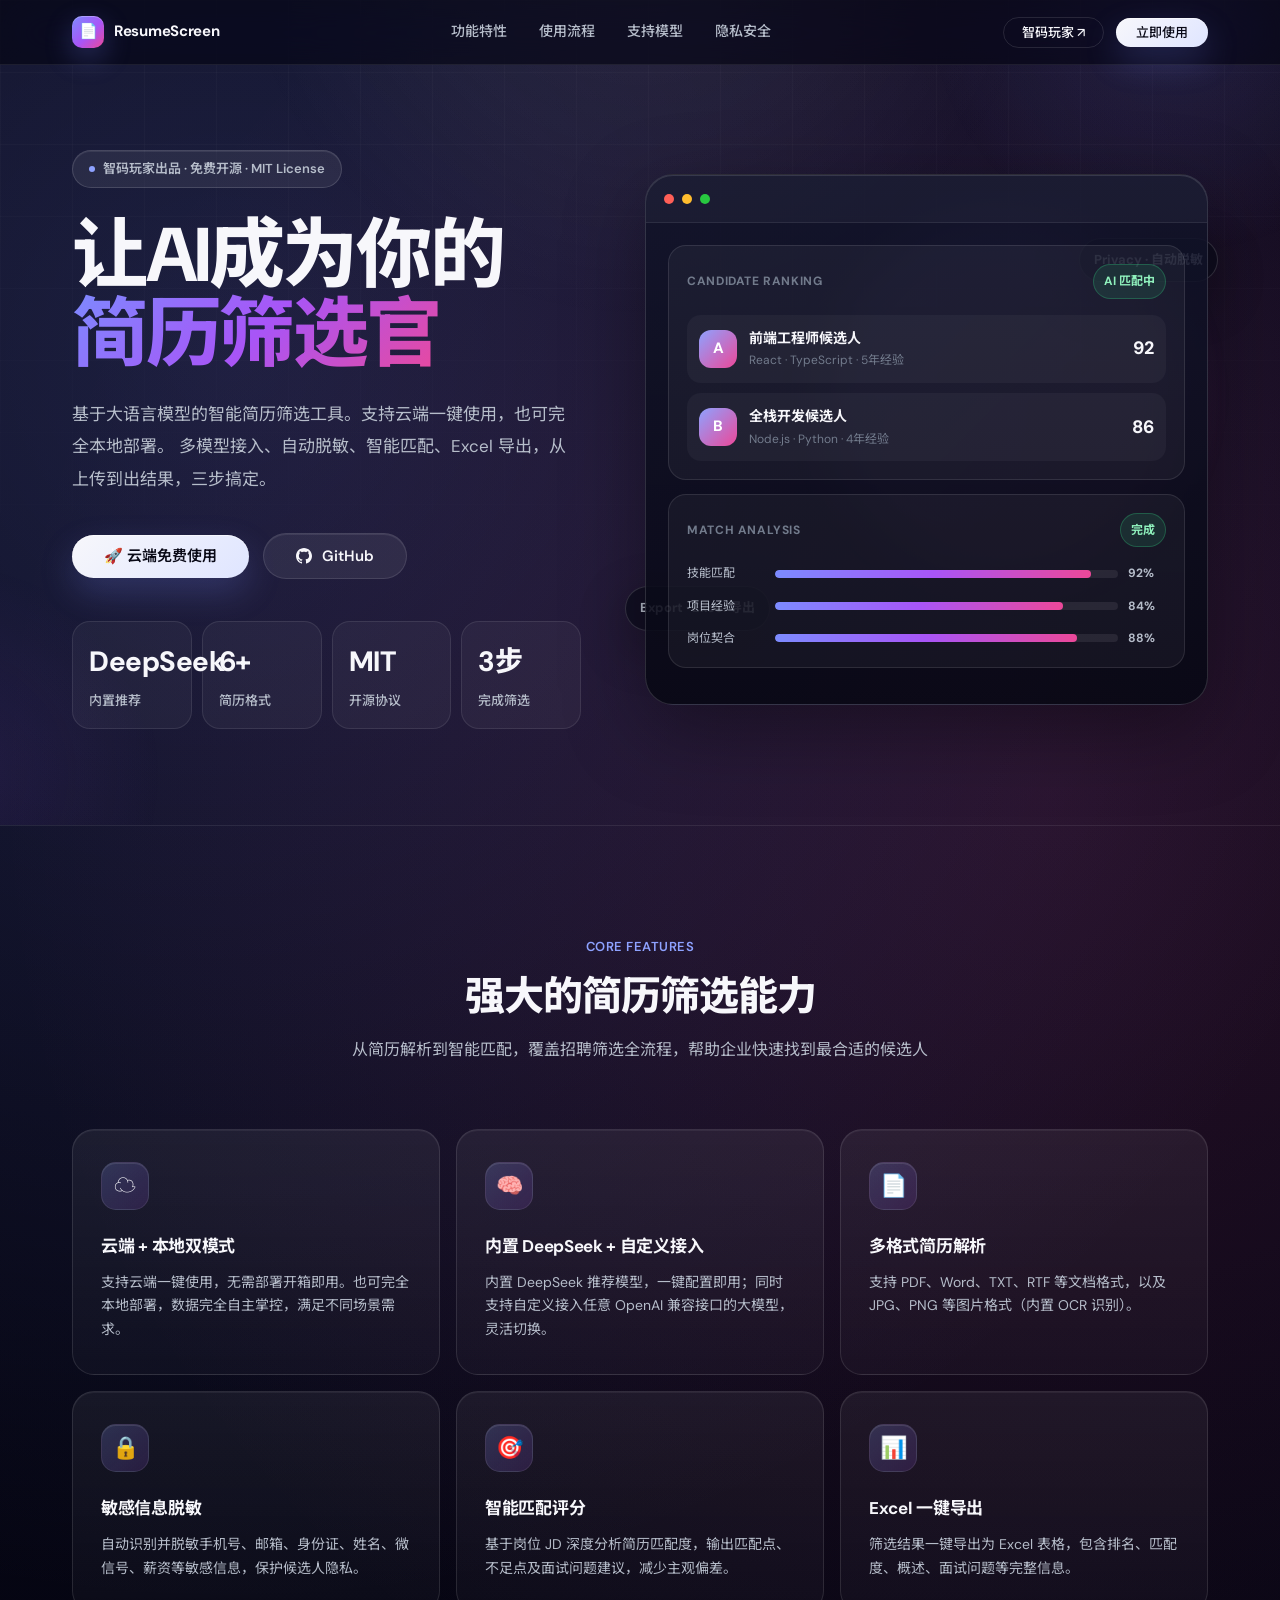
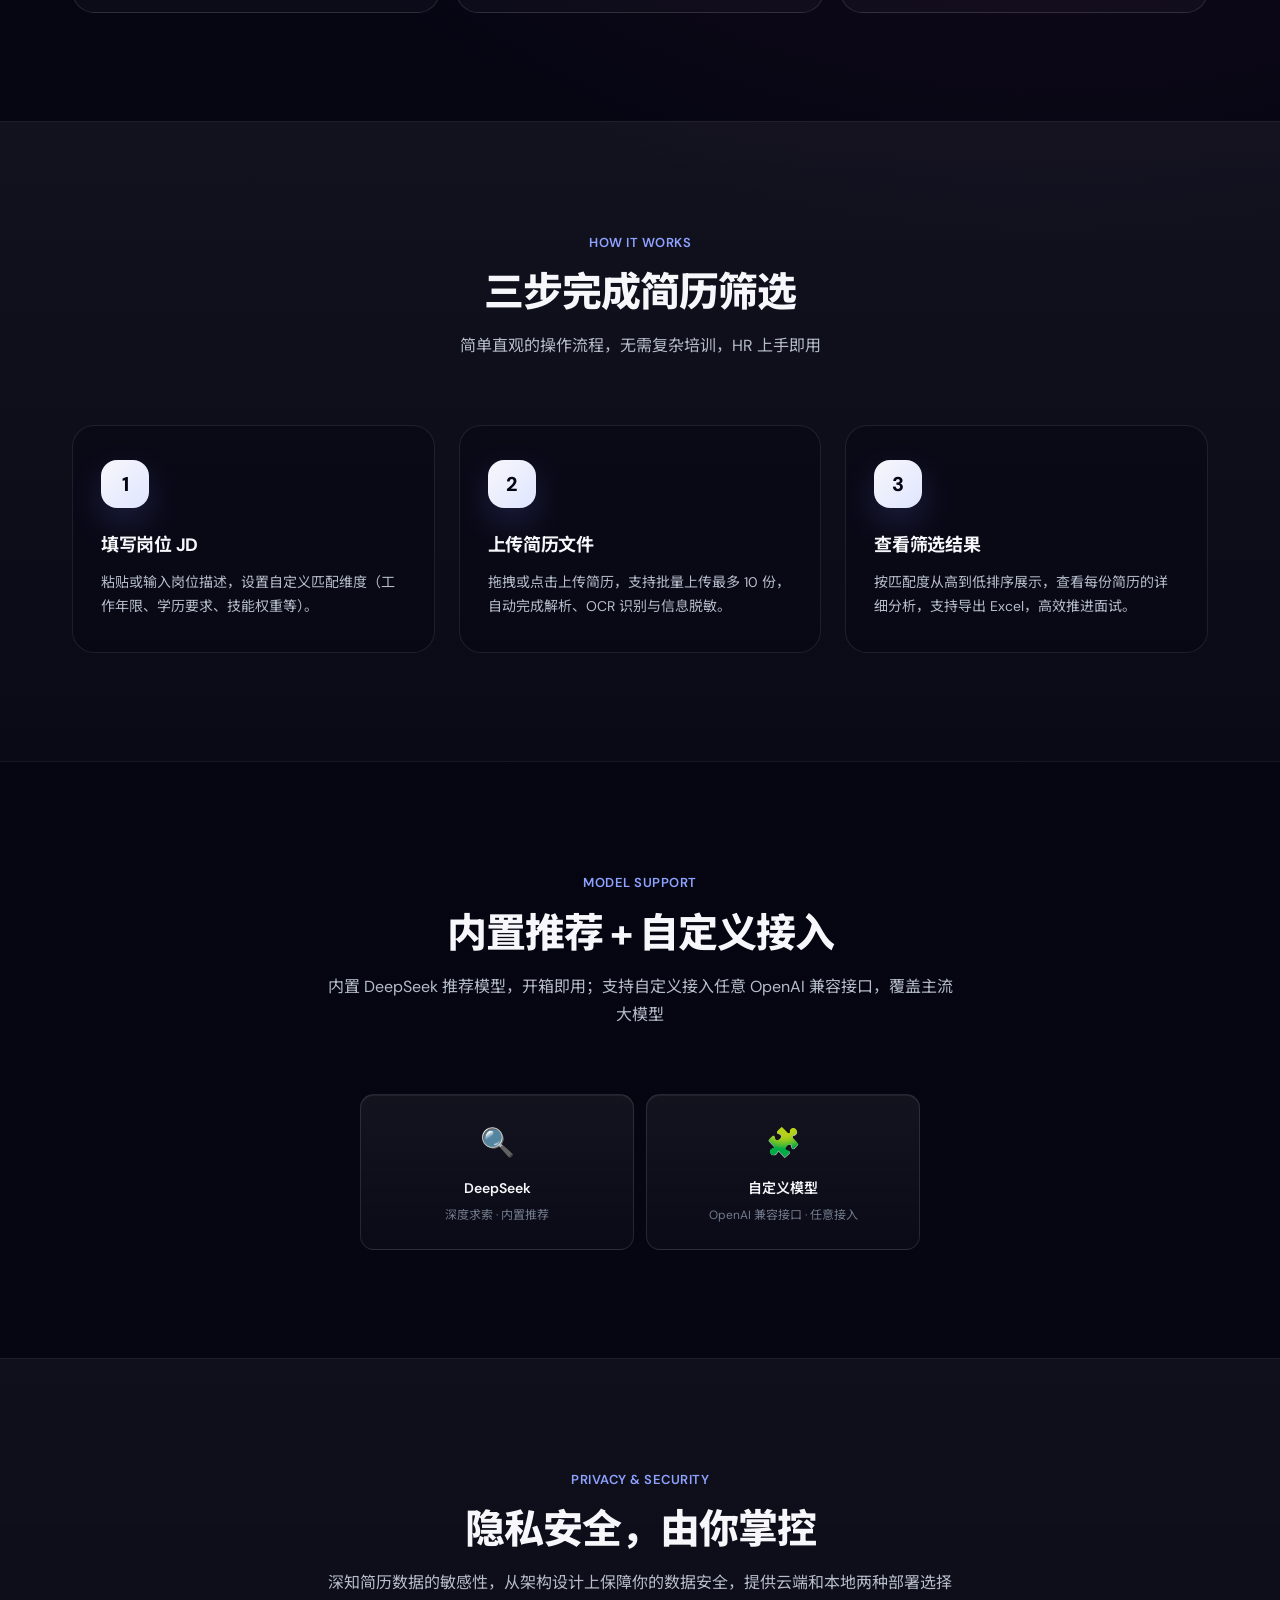
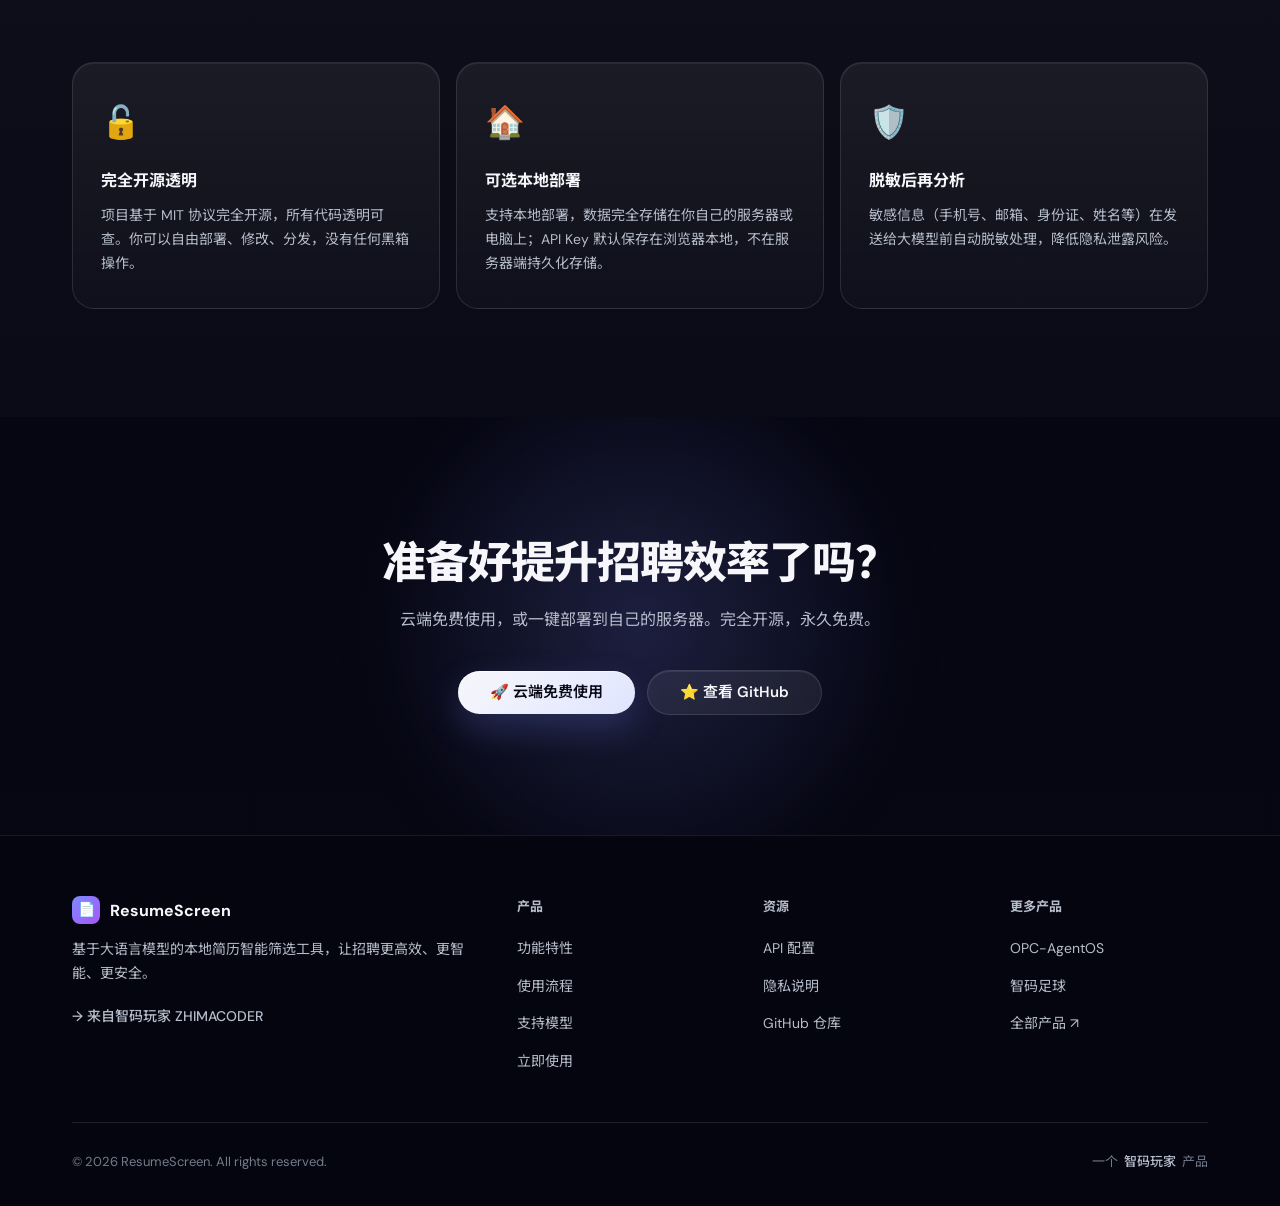
==== commit 2ccb17bf: "docs: 全面清理文档和代码中已移除模型的描述，统一为DeepSeek+自定义模型" ====
--- a/website/index.html
+++ b/website/index.html
@@ -1132,8 +1132,8 @@
                     </div>
                     <div class="hero-meta">
                         <div class="meta-item">
-                            <div class="meta-number">7+</div>
-                            <div class="meta-label">支持大模型</div>
+                            <div class="meta-number">DeepSeek</div>
+                            <div class="meta-label">内置推荐</div>
                         </div>
                         <div class="meta-item">
                             <div class="meta-number">6+</div>
@@ -1230,9 +1230,9 @@
                 </div>
                 <div class="feature-card fade-in">
                     <div class="feature-icon">🧠</div>
-                    <h3 class="feature-title">多模型灵活切换</h3>
+                    <h3 class="feature-title">内置 DeepSeek + 自定义接入</h3>
                     <p class="feature-desc">
-                        支持字节豆包、百度文心、阿里千问、智谱 GLM、DeepSeek 等主流大模型，也支持自定义 OpenAI 兼容接口。
+                        内置 DeepSeek 推荐模型，一键配置即用；同时支持自定义接入任意 OpenAI 兼容接口的大模型，灵活切换。
                     </p>
                 </div>
                 <div class="feature-card fade-in">
@@ -1306,51 +1306,21 @@
         <div class="container">
             <div class="section-header fade-in">
                 <span class="section-label">Model Support</span>
-                <h2 class="section-title">主流大模型全覆盖</h2>
+                <h2 class="section-title">内置推荐 + 自定义接入</h2>
                 <p class="section-desc">
-                    接入多家主流大模型厂商，支持自定义 OpenAI 兼容接口，灵活选择，按需切换
+                    内置 DeepSeek 推荐模型，开箱即用；支持自定义接入任意 OpenAI 兼容接口，覆盖主流大模型
                 </p>
             </div>
-            <div class="models-grid">
-                <div class="model-card fade-in">
-                    <div class="model-icon">🫘</div>
-                    <div class="model-name">字节豆包</div>
-                    <div class="model-desc">Doubao</div>
-                </div>
-                <div class="model-card fade-in">
-                    <div class="model-icon">🎋</div>
-                    <div class="model-name">百度文心</div>
-                    <div class="model-desc">Wenxin</div>
-                </div>
-                <div class="model-card fade-in">
-                    <div class="model-icon">🐑</div>
-                    <div class="model-name">阿里千问</div>
-                    <div class="model-desc">Qwen</div>
-                </div>
-                <div class="model-card fade-in">
-                    <div class="model-icon">💎</div>
-                    <div class="model-name">智谱 GLM</div>
-                    <div class="model-desc">Zhipu GLM</div>
-                </div>
+            <div class="models-grid" style="grid-template-columns: repeat(2, 1fr); max-width: 560px; margin: 0 auto;">
                 <div class="model-card fade-in">
                     <div class="model-icon">🔍</div>
                     <div class="model-name">DeepSeek</div>
-                    <div class="model-desc">深度求索</div>
-                </div>
-                <div class="model-card fade-in">
-                    <div class="model-icon">🎭</div>
-                    <div class="model-name">MinMax</div>
-                    <div class="model-desc">ABAB 大模型</div>
+                    <div class="model-desc">深度求索 · 内置推荐</div>
                 </div>
                 <div class="model-card fade-in">
                     <div class="model-icon">🧩</div>
                     <div class="model-name">自定义模型</div>
-                    <div class="model-desc">OpenAI 兼容</div>
-                </div>
-                <div class="model-card fade-in">
-                    <div class="model-icon">➕</div>
-                    <div class="model-name">更多接入中</div>
-                    <div class="model-desc">持续更新</div>
+                    <div class="model-desc">OpenAI 兼容接口 · 任意接入</div>
                 </div>
             </div>
         </div>
@@ -1377,14 +1347,14 @@
                     <div class="privacy-icon">🏠</div>
                     <h3 class="privacy-title">可选本地部署</h3>
                     <p class="privacy-desc">
-                        支持一键本地部署，简历数据完全存储在你自己的服务器或电脑上，不上传任何第三方，从源头保障安全。
+                        支持本地部署，数据完全存储在你自己的服务器或电脑上；API Key 默认保存在浏览器本地，不在服务器端持久化存储。
                     </p>
                 </div>
                 <div class="privacy-card fade-in">
                     <div class="privacy-icon">🛡️</div>
                     <h3 class="privacy-title">脱敏后再分析</h3>
                     <p class="privacy-desc">
-                        无论云端还是本地，简历内容在发送给大模型前，均自动完成敏感信息脱敏处理，只传输必要的非隐私信息。
+                        敏感信息（手机号、邮箱、身份证、姓名等）在发送给大模型前自动脱敏处理，降低隐私泄露风险。
                     </p>
                 </div>
             </div>
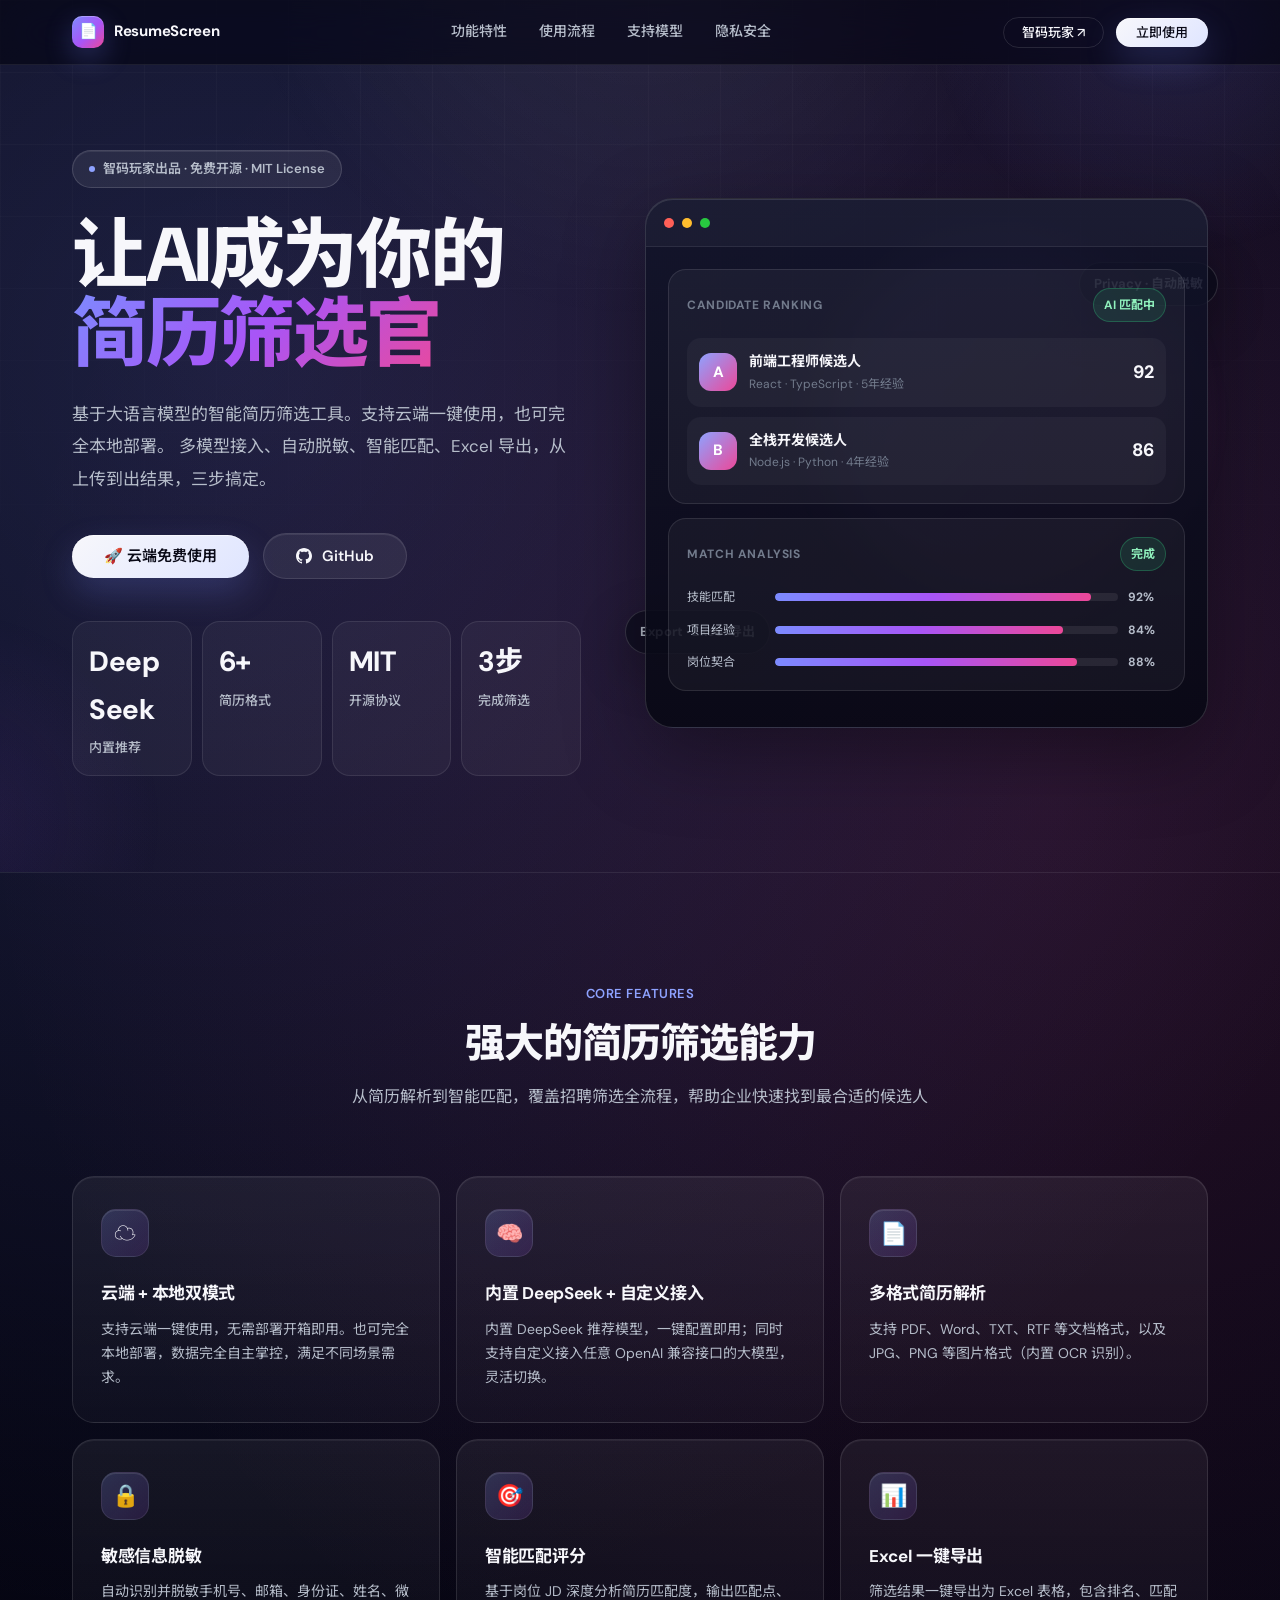
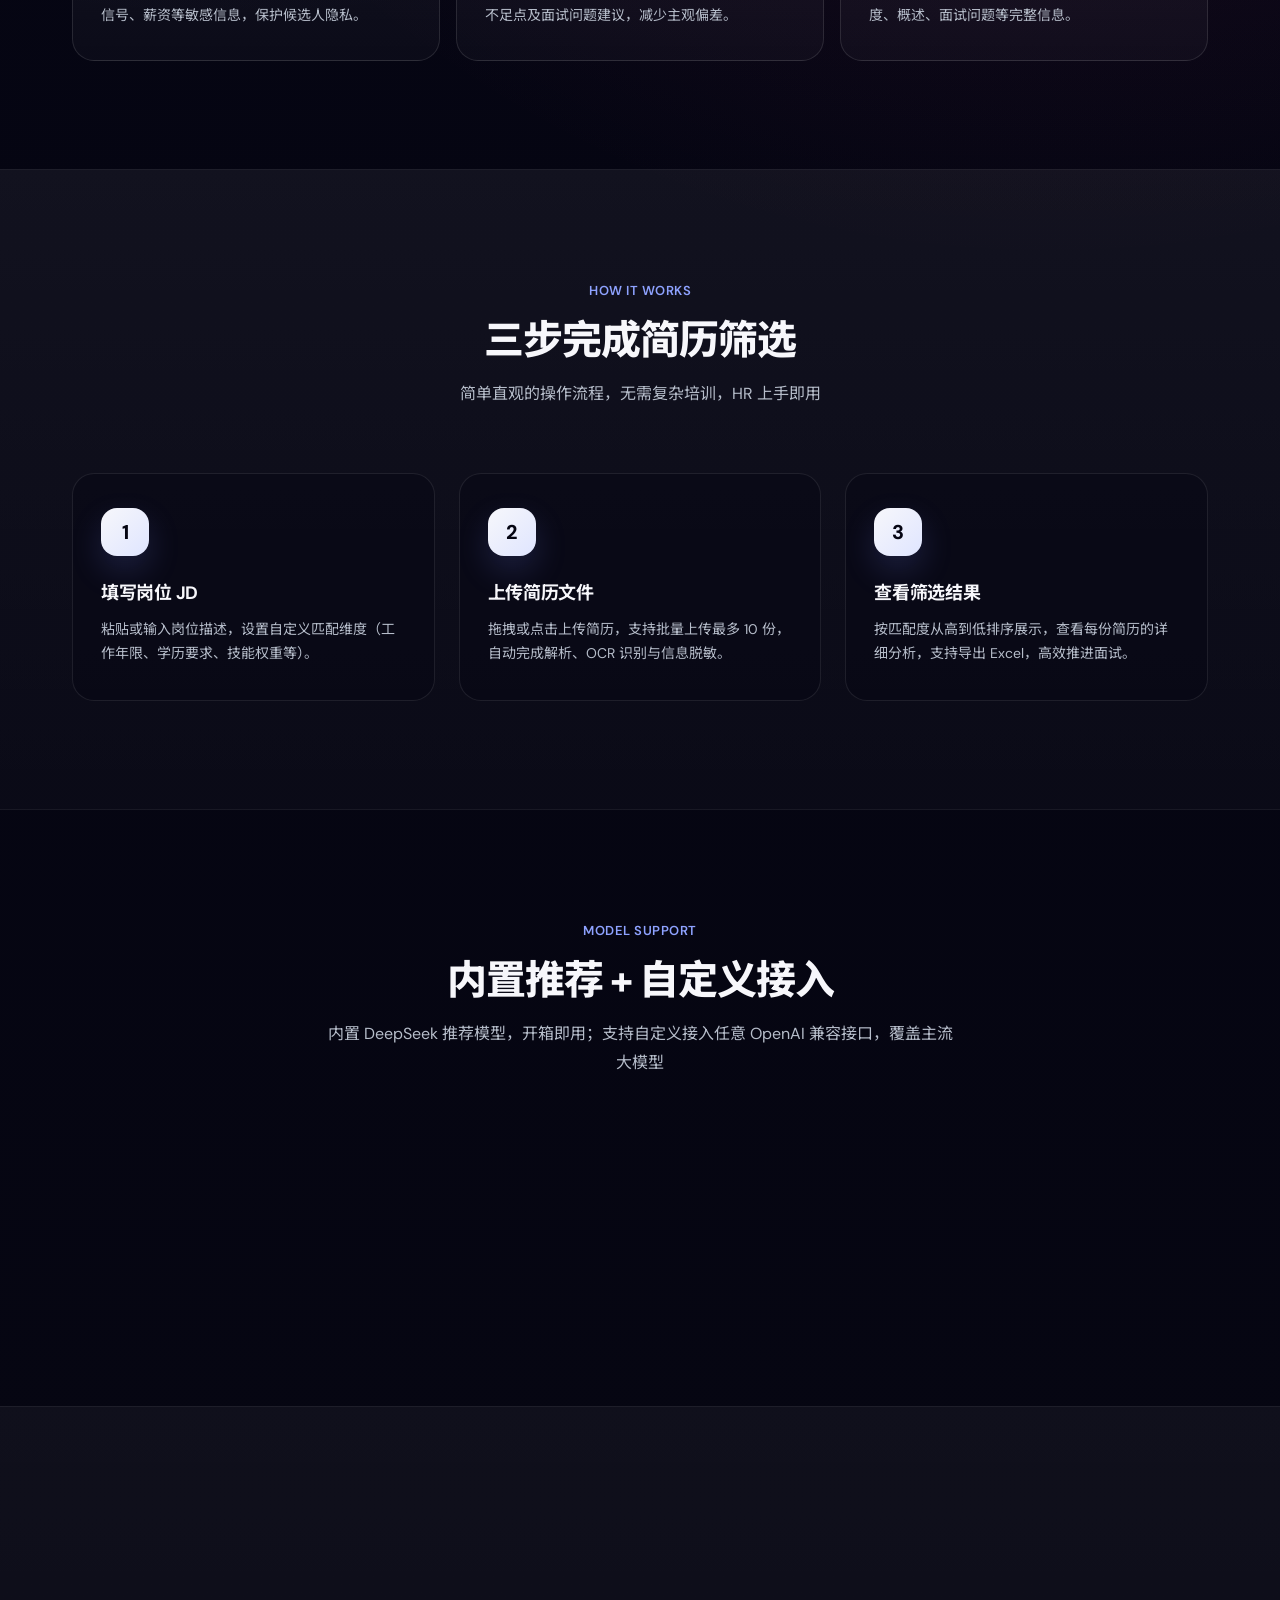
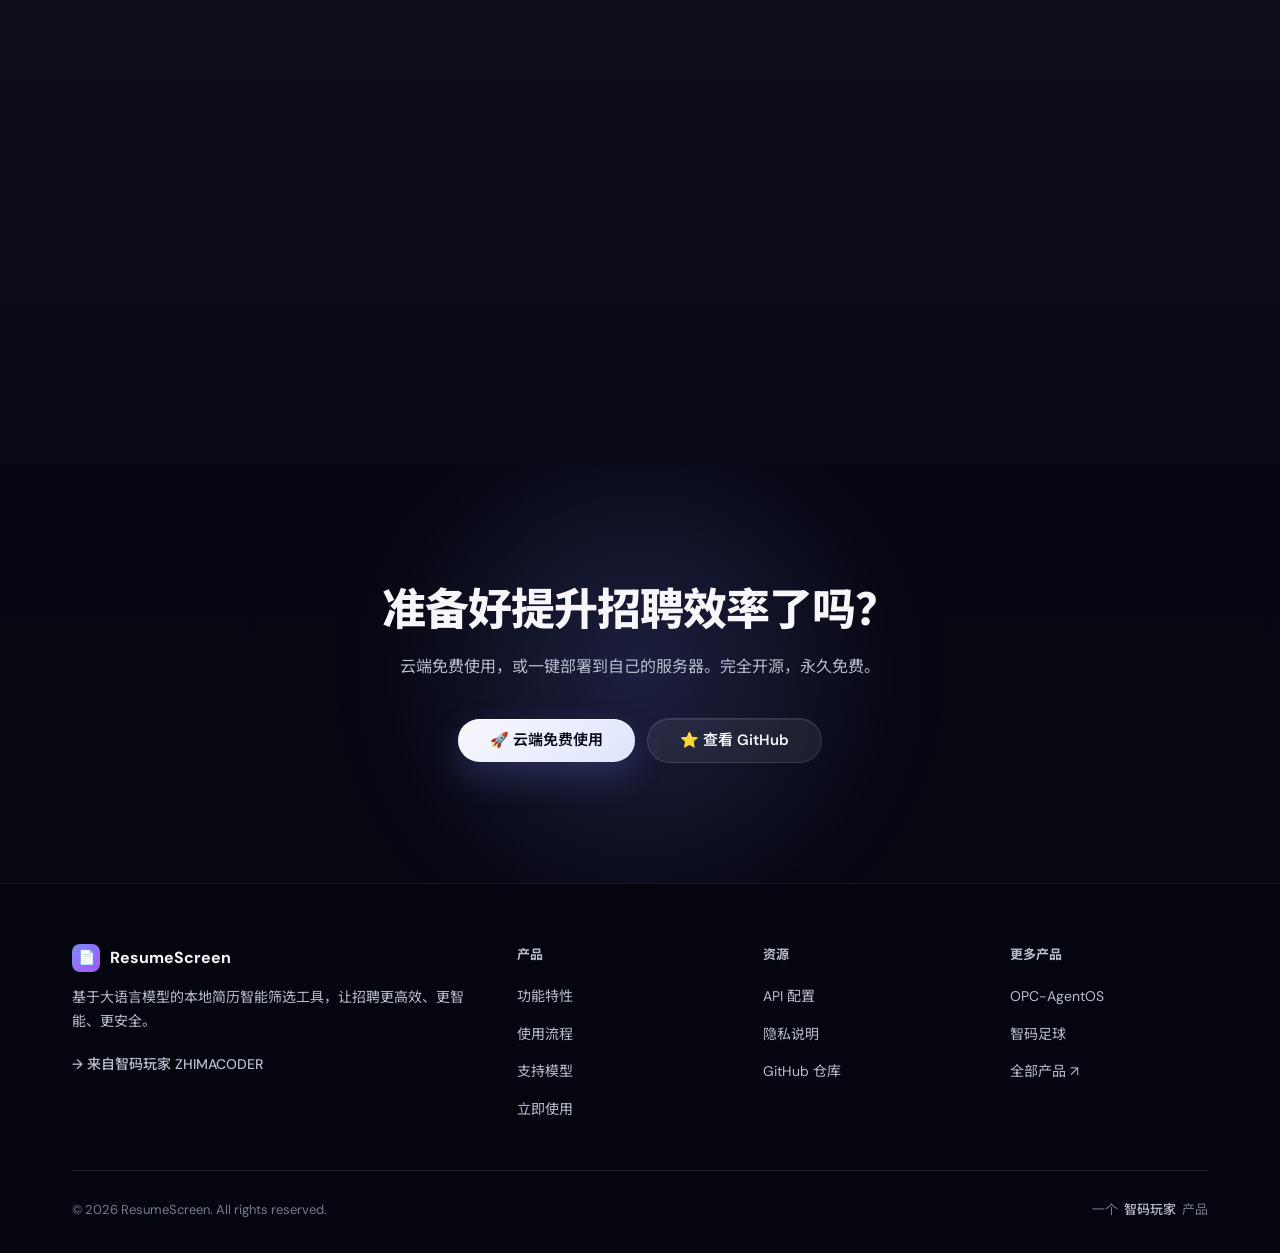
==== commit 1bf893a4: "style: 优化隐私提示banner样式和官网hero-meta响应式布局，添加popo临时文件gitignore" ====
--- a/website/index.html
+++ b/website/index.html
@@ -513,6 +513,8 @@
             border-radius: 18px;
             background: rgba(255, 255, 255, 0.045);
             border: 1px solid rgba(255, 255, 255, 0.09);
+            min-width: 0;
+            overflow: hidden;
         }
 
         .meta-number {
@@ -520,6 +522,8 @@
             font-weight: 800;
             letter-spacing: -0.5px;
             margin-bottom: 4px;
+            overflow-wrap: break-word;
+            word-break: break-word;
         }
 
         .meta-label {
@@ -958,6 +962,14 @@
 
             .hero h1 {
                 font-size: 52px;
+            }
+
+            .hero-meta {
+                grid-template-columns: repeat(2, minmax(0, 1fr));
+            }
+
+            .meta-number {
+                font-size: 24px;
             }
 
             .section-title {
